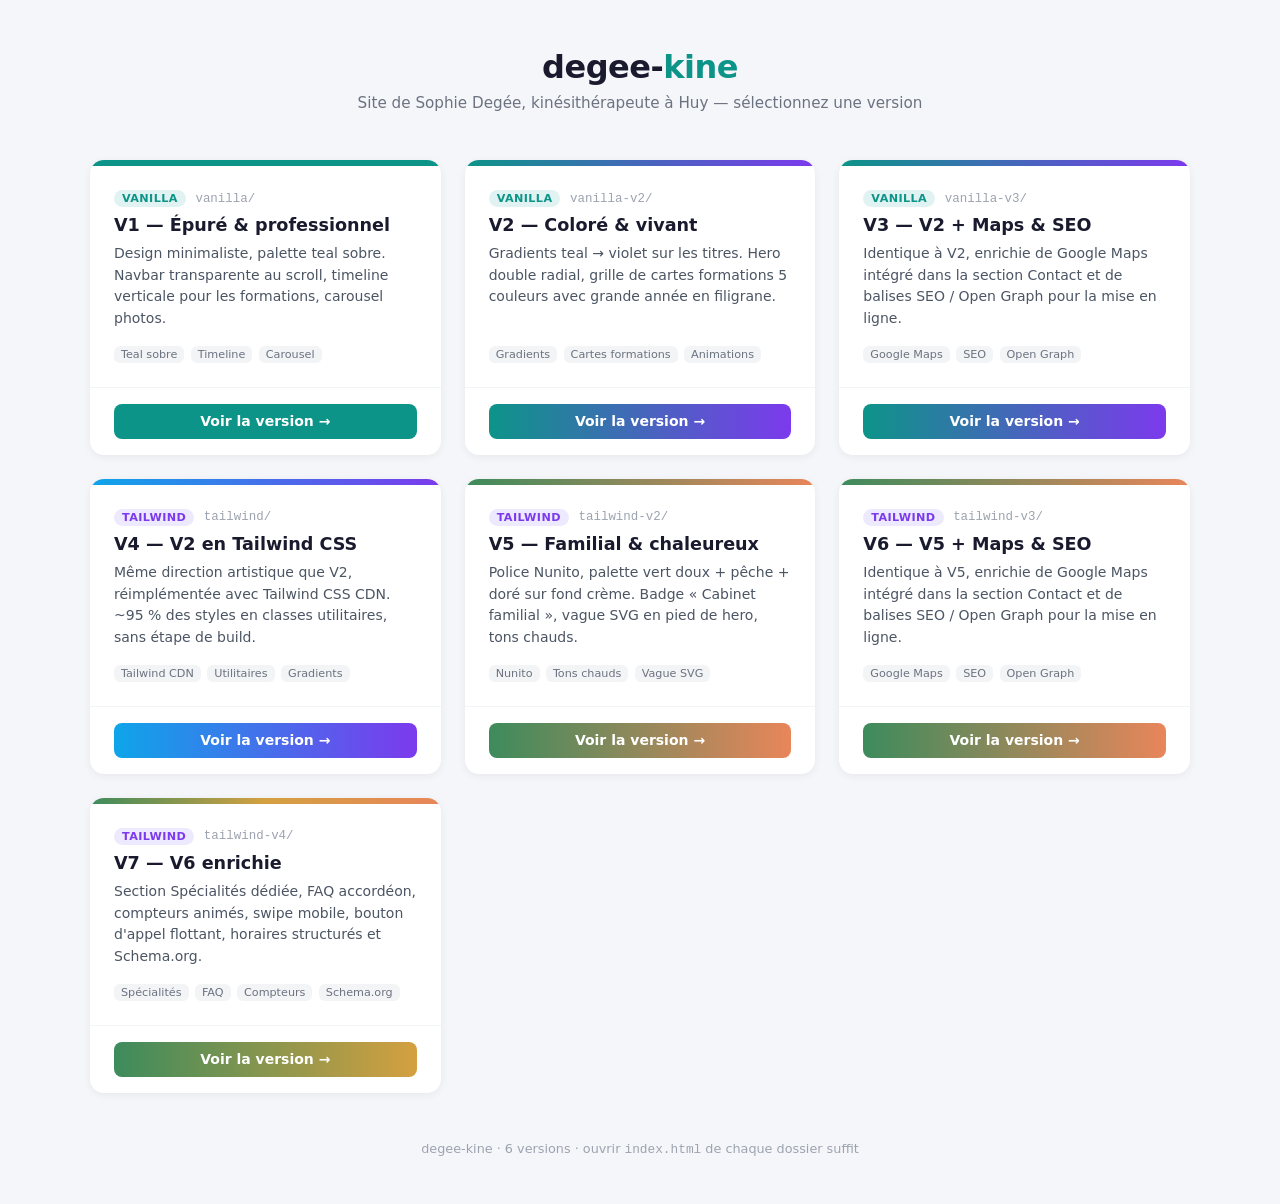
==== index.html @ 0ea06d52 "First commit" ====
<!DOCTYPE html>
<html lang="fr">
<head>
  <meta charset="UTF-8">
  <meta name="viewport" content="width=device-width, initial-scale=1.0">
  <title>degee-kine — Versions</title>
  <style>
    *, *::before, *::after { box-sizing: border-box; margin: 0; padding: 0; }

    body {
      font-family: 'Segoe UI', system-ui, -apple-system, sans-serif;
      background: #f5f6fa;
      color: #1a1a2e;
      min-height: 100vh;
      padding: 3rem 1.5rem;
    }

    header {
      text-align: center;
      margin-bottom: 3rem;
    }

    header h1 {
      font-size: 2rem;
      font-weight: 700;
      letter-spacing: -0.5px;
      color: #1a1a2e;
    }

    header h1 span {
      color: #0d9488;
    }

    header p {
      margin-top: 0.5rem;
      font-size: 0.95rem;
      color: #6b7280;
    }

    .grid {
      display: grid;
      grid-template-columns: repeat(auto-fill, minmax(300px, 1fr));
      gap: 1.5rem;
      max-width: 1100px;
      margin: 0 auto;
    }

    .card {
      background: #fff;
      border-radius: 14px;
      overflow: hidden;
      box-shadow: 0 2px 8px rgba(0,0,0,.06);
      transition: box-shadow .2s, transform .2s;
      display: flex;
      flex-direction: column;
    }

    .card:hover {
      box-shadow: 0 8px 24px rgba(0,0,0,.12);
      transform: translateY(-3px);
    }

    .card-accent {
      height: 6px;
    }

    .card-body {
      padding: 1.5rem;
      flex: 1;
      display: flex;
      flex-direction: column;
      gap: 0.5rem;
    }

    .card-meta {
      display: flex;
      align-items: center;
      gap: 0.6rem;
    }

    .badge {
      font-size: 0.7rem;
      font-weight: 600;
      padding: 2px 8px;
      border-radius: 99px;
      letter-spacing: 0.4px;
      text-transform: uppercase;
    }

    .badge-vanilla { background: #e0f2f1; color: #0d9488; }
    .badge-tailwind { background: #ede9fe; color: #7c3aed; }

    .card-dir {
      font-size: 0.78rem;
      font-family: monospace;
      color: #9ca3af;
    }

    .card-title {
      font-size: 1.1rem;
      font-weight: 700;
      color: #1a1a2e;
    }

    .card-desc {
      font-size: 0.875rem;
      color: #4b5563;
      line-height: 1.55;
      flex: 1;
    }

    .card-tags {
      display: flex;
      flex-wrap: wrap;
      gap: 0.4rem;
      margin-top: 0.5rem;
    }

    .tag {
      font-size: 0.7rem;
      padding: 2px 7px;
      border-radius: 6px;
      background: #f3f4f6;
      color: #6b7280;
    }

    .card-footer {
      padding: 1rem 1.5rem;
      border-top: 1px solid #f3f4f6;
    }

    .btn {
      display: block;
      text-align: center;
      padding: 0.6rem 1rem;
      border-radius: 8px;
      font-size: 0.875rem;
      font-weight: 600;
      text-decoration: none;
      transition: opacity .15s;
    }

    .btn:hover { opacity: .85; }

    /* Accent colors per version */
    .v1 .card-accent { background: #0d9488; }
    .v1 .btn { background: #0d9488; color: #fff; }

    .v2 .card-accent { background: linear-gradient(90deg, #0d9488, #7c3aed); }
    .v2 .btn { background: linear-gradient(90deg, #0d9488, #7c3aed); color: #fff; }

    .v3 .card-accent { background: linear-gradient(90deg, #0d9488, #7c3aed); }
    .v3 .btn { background: linear-gradient(90deg, #0d9488, #7c3aed); color: #fff; }

    .v4 .card-accent { background: linear-gradient(90deg, #0ea5e9, #7c3aed); }
    .v4 .btn { background: linear-gradient(90deg, #0ea5e9, #7c3aed); color: #fff; }

    .v5 .card-accent { background: linear-gradient(90deg, #3d8b5c, #e8865a); }
    .v5 .btn { background: linear-gradient(90deg, #3d8b5c, #e8865a); color: #fff; }

    .v6 .card-accent { background: linear-gradient(90deg, #3d8b5c, #e8865a); }
    .v6 .btn { background: linear-gradient(90deg, #3d8b5c, #e8865a); color: #fff; }

    .v7 .card-accent { background: linear-gradient(90deg, #3d8b5c, #d4a040, #e8865a); }
    .v7 .btn { background: linear-gradient(90deg, #3d8b5c, #d4a040); color: #fff; }

    footer {
      text-align: center;
      margin-top: 3rem;
      font-size: 0.8rem;
      color: #9ca3af;
    }
  </style>
</head>
<body>

  <header>
    <h1>degee-<span>kine</span></h1>
    <p>Site de Sophie Degée, kinésithérapeute à Huy — sélectionnez une version</p>
  </header>

  <div class="grid">

    <div class="card v1">
      <div class="card-accent"></div>
      <div class="card-body">
        <div class="card-meta">
          <span class="badge badge-vanilla">Vanilla</span>
          <span class="card-dir">vanilla/</span>
        </div>
        <div class="card-title">V1 — Épuré &amp; professionnel</div>
        <div class="card-desc">Design minimaliste, palette teal sobre. Navbar transparente au scroll, timeline verticale pour les formations, carousel photos.</div>
        <div class="card-tags">
          <span class="tag">Teal sobre</span>
          <span class="tag">Timeline</span>
          <span class="tag">Carousel</span>
        </div>
      </div>
      <div class="card-footer">
        <a class="btn" href="vanilla/index.html" target="_blank">Voir la version →</a>
      </div>
    </div>

    <div class="card v2">
      <div class="card-accent"></div>
      <div class="card-body">
        <div class="card-meta">
          <span class="badge badge-vanilla">Vanilla</span>
          <span class="card-dir">vanilla-v2/</span>
        </div>
        <div class="card-title">V2 — Coloré &amp; vivant</div>
        <div class="card-desc">Gradients teal → violet sur les titres. Hero double radial, grille de cartes formations 5 couleurs avec grande année en filigrane.</div>
        <div class="card-tags">
          <span class="tag">Gradients</span>
          <span class="tag">Cartes formations</span>
          <span class="tag">Animations</span>
        </div>
      </div>
      <div class="card-footer">
        <a class="btn" href="vanilla-v2/index.html" target="_blank">Voir la version →</a>
      </div>
    </div>

    <div class="card v3">
      <div class="card-accent"></div>
      <div class="card-body">
        <div class="card-meta">
          <span class="badge badge-vanilla">Vanilla</span>
          <span class="card-dir">vanilla-v3/</span>
        </div>
        <div class="card-title">V3 — V2 + Maps &amp; SEO</div>
        <div class="card-desc">Identique à V2, enrichie de Google Maps intégré dans la section Contact et de balises SEO / Open Graph pour la mise en ligne.</div>
        <div class="card-tags">
          <span class="tag">Google Maps</span>
          <span class="tag">SEO</span>
          <span class="tag">Open Graph</span>
        </div>
      </div>
      <div class="card-footer">
        <a class="btn" href="vanilla-v3/index.html" target="_blank">Voir la version →</a>
      </div>
    </div>

    <div class="card v4">
      <div class="card-accent"></div>
      <div class="card-body">
        <div class="card-meta">
          <span class="badge badge-tailwind">Tailwind</span>
          <span class="card-dir">tailwind/</span>
        </div>
        <div class="card-title">V4 — V2 en Tailwind CSS</div>
        <div class="card-desc">Même direction artistique que V2, réimplémentée avec Tailwind CSS CDN. ~95 % des styles en classes utilitaires, sans étape de build.</div>
        <div class="card-tags">
          <span class="tag">Tailwind CDN</span>
          <span class="tag">Utilitaires</span>
          <span class="tag">Gradients</span>
        </div>
      </div>
      <div class="card-footer">
        <a class="btn" href="tailwind/index.html" target="_blank">Voir la version →</a>
      </div>
    </div>

    <div class="card v5">
      <div class="card-accent"></div>
      <div class="card-body">
        <div class="card-meta">
          <span class="badge badge-tailwind">Tailwind</span>
          <span class="card-dir">tailwind-v2/</span>
        </div>
        <div class="card-title">V5 — Familial &amp; chaleureux</div>
        <div class="card-desc">Police Nunito, palette vert doux + pêche + doré sur fond crème. Badge « Cabinet familial », vague SVG en pied de hero, tons chauds.</div>
        <div class="card-tags">
          <span class="tag">Nunito</span>
          <span class="tag">Tons chauds</span>
          <span class="tag">Vague SVG</span>
        </div>
      </div>
      <div class="card-footer">
        <a class="btn" href="tailwind-v2/index.html" target="_blank">Voir la version →</a>
      </div>
    </div>

    <div class="card v6">
      <div class="card-accent"></div>
      <div class="card-body">
        <div class="card-meta">
          <span class="badge badge-tailwind">Tailwind</span>
          <span class="card-dir">tailwind-v3/</span>
        </div>
        <div class="card-title">V6 — V5 + Maps &amp; SEO</div>
        <div class="card-desc">Identique à V5, enrichie de Google Maps intégré dans la section Contact et de balises SEO / Open Graph pour la mise en ligne.</div>
        <div class="card-tags">
          <span class="tag">Google Maps</span>
          <span class="tag">SEO</span>
          <span class="tag">Open Graph</span>
        </div>
      </div>
      <div class="card-footer">
        <a class="btn" href="tailwind-v3/index.html" target="_blank">Voir la version →</a>
      </div>
    </div>

    <div class="card v7">
      <div class="card-accent"></div>
      <div class="card-body">
        <div class="card-meta">
          <span class="badge badge-tailwind">Tailwind</span>
          <span class="card-dir">tailwind-v4/</span>
        </div>
        <div class="card-title">V7 — V6 enrichie</div>
        <div class="card-desc">Section Spécialités dédiée, FAQ accordéon, compteurs animés, swipe mobile, bouton d'appel flottant, horaires structurés et Schema.org.</div>
        <div class="card-tags">
          <span class="tag">Spécialités</span>
          <span class="tag">FAQ</span>
          <span class="tag">Compteurs</span>
          <span class="tag">Schema.org</span>
        </div>
      </div>
      <div class="card-footer">
        <a class="btn" href="tailwind-v4/index.html" target="_blank">Voir la version →</a>
      </div>
    </div>

  </div>

  <footer>
    degee-kine · 6 versions · ouvrir <code>index.html</code> de chaque dossier suffit
  </footer>

</body>
</html>
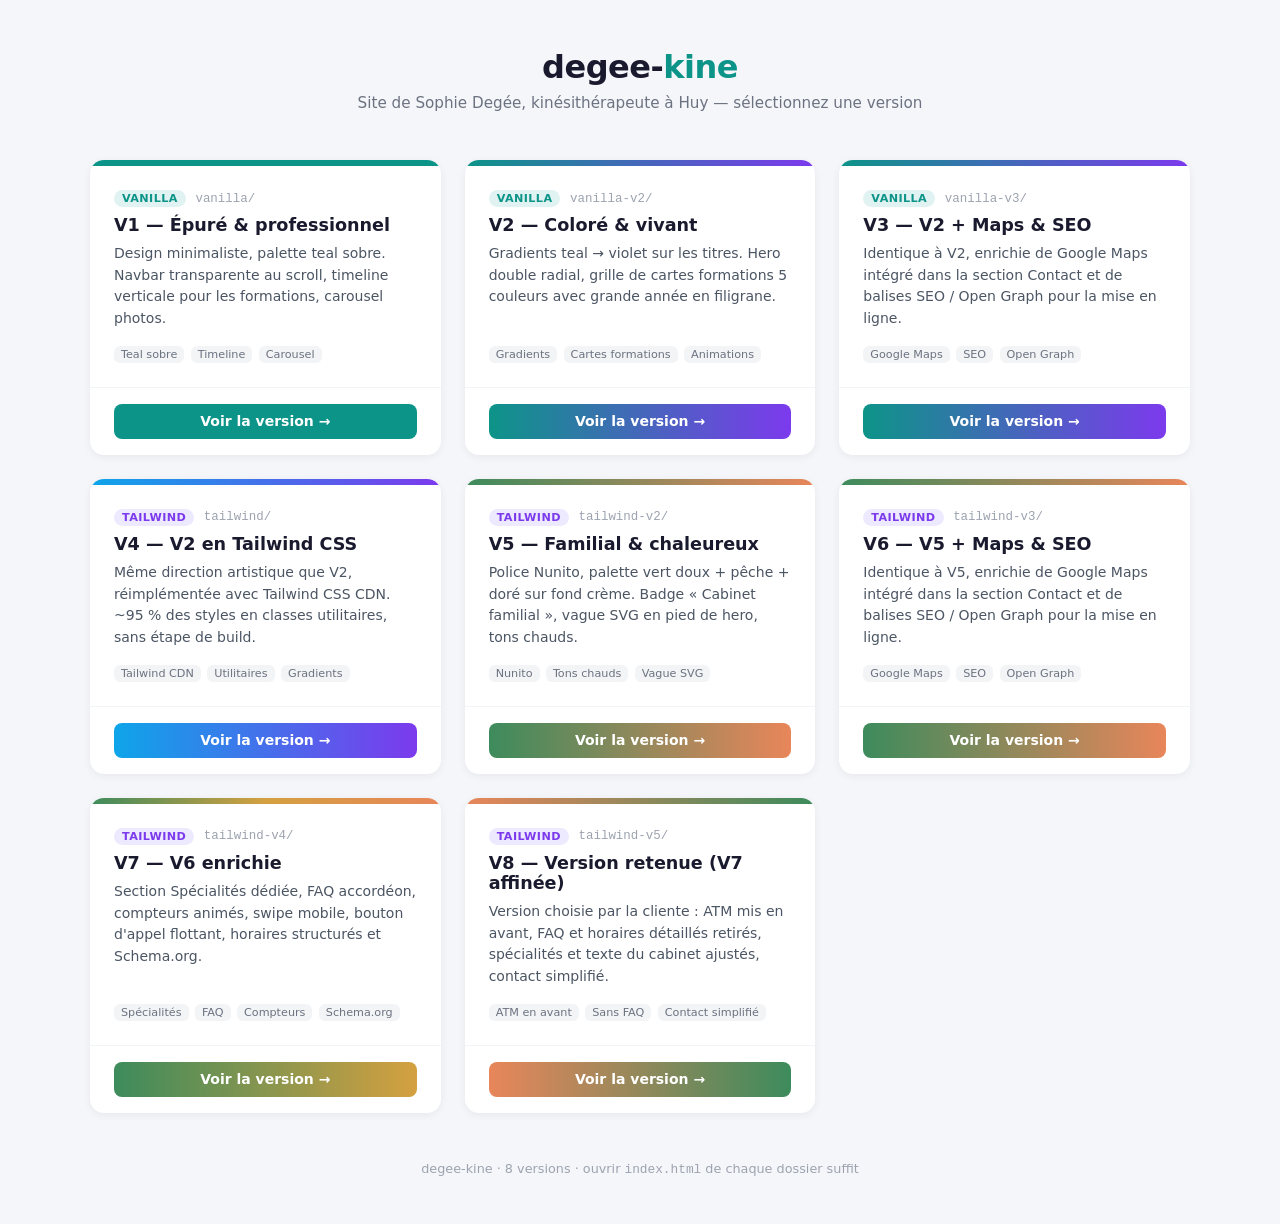
==== commit 7e7f7418: "tailwind-v5" ====
--- a/index.html
+++ b/index.html
@@ -164,6 +164,9 @@
     .v7 .card-accent { background: linear-gradient(90deg, #3d8b5c, #d4a040, #e8865a); }
     .v7 .btn { background: linear-gradient(90deg, #3d8b5c, #d4a040); color: #fff; }
 
+    .v8 .card-accent { background: linear-gradient(90deg, #e8865a, #3d8b5c); }
+    .v8 .btn { background: linear-gradient(90deg, #e8865a, #3d8b5c); color: #fff; }
+
     footer {
       text-align: center;
       margin-top: 3rem;
@@ -322,10 +325,30 @@
       </div>
     </div>
 
+    <div class="card v8">
+      <div class="card-accent"></div>
+      <div class="card-body">
+        <div class="card-meta">
+          <span class="badge badge-tailwind">Tailwind</span>
+          <span class="card-dir">tailwind-v5/</span>
+        </div>
+        <div class="card-title">V8 — Version retenue (V7 affinée)</div>
+        <div class="card-desc">Version choisie par la cliente : ATM mis en avant, FAQ et horaires détaillés retirés, spécialités et texte du cabinet ajustés, contact simplifié.</div>
+        <div class="card-tags">
+          <span class="tag">ATM en avant</span>
+          <span class="tag">Sans FAQ</span>
+          <span class="tag">Contact simplifié</span>
+        </div>
+      </div>
+      <div class="card-footer">
+        <a class="btn" href="tailwind-v5/index.html" target="_blank">Voir la version →</a>
+      </div>
+    </div>
+
   </div>
 
   <footer>
-    degee-kine · 6 versions · ouvrir <code>index.html</code> de chaque dossier suffit
+    degee-kine · 8 versions · ouvrir <code>index.html</code> de chaque dossier suffit
   </footer>
 
 </body>
